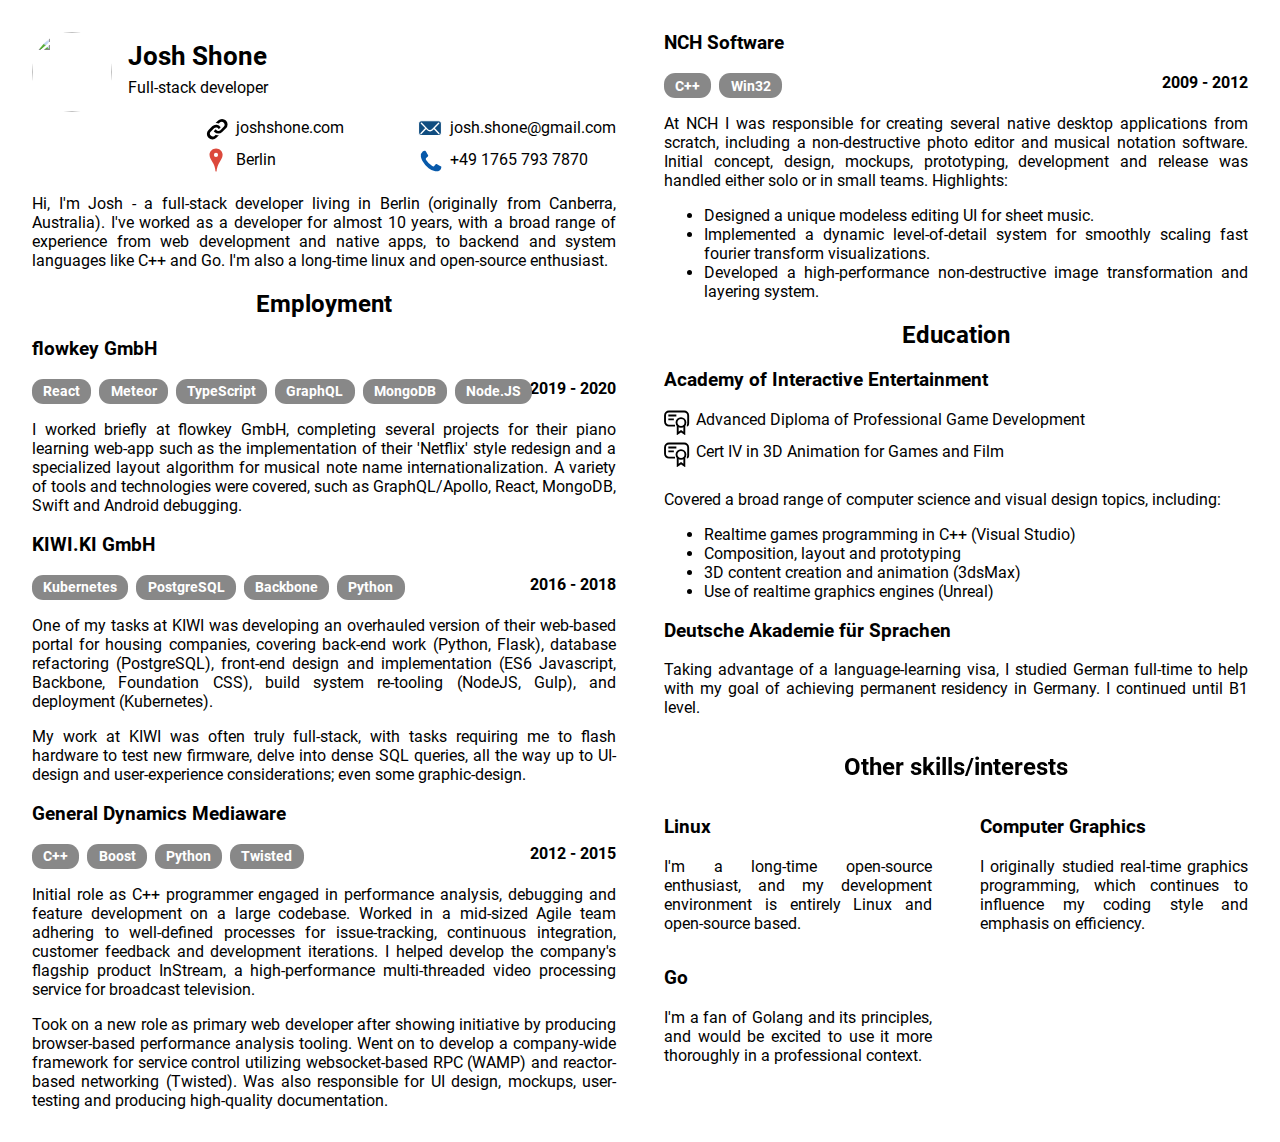
==== cv/index.html @ 4742187c "Rewrite CV in HTML" ====
<!DOCTYPE html>
<html lang="en">

  <head>
    <meta charset="utf-8">

    <title>Josh Shone - CV</title>

    <meta name="description" content="Software developer CV for Josh Shone.">

    <link rel="stylesheet" href="style.css">
  </head>

  <body>

    <header>
      <img id="profile-picture" src="../assets/profile_pic_384x384.jpg">
      <h1>
        Josh Shone
        <span>Full-stack developer</span>
      </h1>
      <dl>
        <div class="website">
          <dt>website</dt>
          <dd><a href="https://joshshone.com">joshshone.com</a></dd>
        </div>
        <div class="location">
          <dt>location</dt>
          <dd>Berlin</dd>
        </div>
        <div class="email">
          <dt>email</dt>
          <dd>josh.shone@gmail.com</dd>
        </div>
        <div class="phone-number">
          <dt>phone number</dt>
          <dd>+49 1765 793 7870</dd>
        </div>
      </dl>
    </header>

    <section>
      <p>
        Hi, I'm Josh - a full-stack developer living in Berlin (originally from Canberra, Australia). I've worked as a developer for almost 10 years, with a broad range of experience from web development and native apps, to backend and system languages like C++ and Go. I'm also a long-time linux and open-source enthusiast.
      </p>
    </section>

    <section>
      <h2>Employment</h2>

      <div>
        <h3>flowkey GmbH</h3>
        <div class="time-period">2019 - 2020</div>
        <ul class="topics">
          <li>React</li>
          <li>Meteor</li>
          <li>TypeScript</li>
          <li>GraphQL</li>
          <li>MongoDB</li>
          <li>Node.JS</li>
        </ul>
        <p>
          I worked briefly at flowkey GmbH, completing several projects for their piano learning web-app such as the implementation of their 'Netflix' style redesign and a specialized layout algorithm for musical note name internationalization. A variety of tools and technologies were covered, such as GraphQL/Apollo, React, MongoDB, Swift and Android debugging.
        </p>
      </div>

      <div>
        <h3>KIWI.KI GmbH</h3>
        <div class="time-period">2016 - 2018</div>
        <ul class="topics">
          <li>Kubernetes</li>
          <li>PostgreSQL</li>
          <li>Backbone</li>
          <li>Python</li>
        </ul>
        <p>
          One of my tasks at KIWI was developing an overhauled version of their web-based portal for housing companies, covering back-end work (Python, Flask), database refactoring (PostgreSQL), front-end design and implementation (ES6 Javascript, Backbone, Foundation CSS), build system re-tooling (NodeJS, Gulp), and deployment (Kubernetes).
        </p>
        <p>
          My work at KIWI was often truly full-stack, with tasks requiring me to flash hardware to test new firmware, delve into dense SQL queries, all the way up to UI-design and user-experience considerations; even some graphic-design.
        </p>
      </div>

      <div>
        <h3>General Dynamics Mediaware</h3>
        <div class="time-period">2012 - 2015</div>
        <ul class="topics">
          <li>C++</li>
          <li>Boost</li>
          <li>Python</li>
          <li>Twisted</li>
        </ul>
        <p>
          Initial role as C++ programmer engaged in performance analysis, debugging and feature development on a large codebase. Worked in a mid-sized Agile team adhering to well-defined processes for issue-tracking, continuous integration, customer feedback and development iterations. I helped develop the company's flagship product InStream, a high-performance multi-threaded video processing service for broadcast television.
        </p>
        <p>
          Took on a new role as primary web developer after showing initiative by producing browser-based performance analysis tooling. Went on to develop a company-wide framework for service control utilizing websocket-based RPC (WAMP) and reactor-based networking (Twisted). Was also responsible for UI design, mockups, user-testing and producing high-quality documentation.
        </p>
      </div>

      <div>
        <h3>NCH Software</h3>
        <div class="time-period">2009 - 2012</div>
        <ul class="topics">
          <li>C++</li>
          <li>Win32</li>
        </ul>
        <p>
          At NCH I was responsible for creating several native desktop applications from scratch, including a non-destructive photo editor and musical notation software. Initial concept, design, mockups, prototyping, development and release was handled either solo or in small teams. Highlights:
        </p>
        <ul>
          <li>Designed a unique modeless editing UI for sheet music.</li>
          <li>Implemented a dynamic level-of-detail system for smoothly scaling fast fourier transform visualizations.</li>
          <li>Developed a high-performance non-destructive image transformation and layering system.</li>
        </ul>
      </div>
    </section>

    <section>
      <h2>Education</h2>

      <div>
        <h3>Academy of Interactive Entertainment</h3>
        <ul class="certificate-list">
          <li>Advanced Diploma of Professional Game Development</li>
          <li>Cert IV in 3D Animation for Games and Film</li>
        </ul>
        <p>
          Covered a broad range of computer science and visual design topics, including:
        </p>
        <ul>
          <li>Realtime games programming in C++ (Visual Studio)</li>
          <li>Composition, layout and prototyping</li>
          <li>3D content creation and animation (3dsMax)</li>
          <li>Use of realtime graphics engines (Unreal)</li>
        </ul>
      </div>

      <div>
        <h3>Deutsche Akademie für Sprachen</h3>
        <p>
          Taking advantage of a language-learning visa, I studied German full-time to help with my goal of achieving permanent residency in Germany. I continued until B1 level.
        </p>
      </div>
    </section>

    <section id="other-interests">
      <h2>Other skills/interests</h2>

      <div>
        <h3>Linux</h3>
        <p>
          I'm a long-time open-source enthusiast, and my development environment is entirely Linux and open-source based.
        </p>
      </div>

      <div>
        <h3>Go</h3>
        <p>
          I'm a fan of Golang and its principles, and would be excited to use it more thoroughly in a professional context.
        </p>
      </div>

      <div>
        <h3>Computer Graphics</h3>
        <p>
          I originally studied real-time graphics programming, which continues to influence my coding style and emphasis on efficiency.
        </p>
      </div>
    </section>

  </body>

</html>
---- cv/style.css ----
@font-face { font-family: 'Roboto'; font-weight: 400; src: url('roboto-v20-latin-regular.woff2') format('woff2'); }
@font-face { font-family: 'Roboto'; font-weight: 700; src: url('roboto-v20-latin-700.woff2')     format('woff2'); }

html {
  font-family: 'Roboto', sans-serif;
  font-size: 16px;
}

body {
  margin: 2rem;
  columns: 2;
  column-gap: 3rem;
  text-align: justify;
}

header {
  display: flex;
  flex-wrap: wrap;
}
header > * {
  margin-right: 1rem;
}
header > :last-child {
  margin-right: 0;
}

#profile-picture {
  border-radius: 50%;
  width:  5rem;
  height: 5rem;
}

header h1 {
  display: flex;
  flex-direction: column;
  justify-content: center;
  font-size: 1.6rem;
  line-height: 2rem;
  margin-top:    0;
  margin-bottom: 0;
}
header h1 span {
  font-size: 1rem;
  font-weight: normal;
}

header dl {
  columns: 2;
  margin: 0;
  margin-left: auto;
}
header dl > div {
  line-height: 2rem;
  display: flex;
  align-items: center;
}
header dt {
  width:  1.5rem;
  height: 1.5rem;
  font-size: 0;
  background: no-repeat center / contain;
}
header dd {
  margin-left: 0.5rem;
}
header dd a {
  color: black;
  text-decoration: none;
}

header dl > .email dt {
  background-image: url('data:image/svg+xml,\
    <svg viewBox="0 0 8.5 8.5" xmlns="http://www.w3.org/2000/svg" stroke="white">\
      <rect x=".2" y="1.7" width="8.1" height="5.25" ry="1" fill="%23104d80" stroke-width=".37"/>\
      <g stroke-width=".5" stroke-linecap="round" fill="none">\
        <path d="m1.206 2.6 2.168 2.224c0.4838 0.5024 1.293 0.4931 1.786 0l2.159-2.233"/>\
        <path d="m1.076 6.2 1.582-1.675m4.727 1.675-1.572-1.675"/>\
      </g>\
    </svg>\
  ');
}

header dl > .website dt {
  background-image: url('data:image/svg+xml,\
    <svg viewBox="-2 -2 19 19" xmlns="http://www.w3.org/2000/svg">\
      <path d="M4.5 6.2a4.3 4.3 0 016.7.7L9.7 8.4A2.3 2.3 0 006 7.7l-2.9 2.9a2.3 2.3 0 003.2 3.2l1-.9c.7.3\
      1.6.5 2.5.4l-2 2A4.3 4.3 0 111.6 9zm4.7-4.6l-2 2c.9-.1 1.7 0 2.5.4l1-1a2.3 2.3 0 013.1 3.3L11 9.2a2.3\
      2.3 0 01-3.7-.7L5.7 10l.6.6a4.3 4.3 0 006.1 0l3-2.9a4.3 4.3 0 10-6.2-6.1z"/>\
    </svg>\
  ');
}

header dl > .phone-number dt {
  background-image: url('data:image/svg+xml,\
    <svg viewBox="-6 -6 70 70" xmlns="http://www.w3.org/2000/svg">\
      <path fill="%230759aa" d="M62.1 49.6c-.2 3.3-1.2 7-4.1 9-4.6 3-10.4 4.6-15.7 2.8A55.5 55.5 0 0125\
      52.9a64 64 0 01-18-20.7c-2-4-3.7-8.3-4.6-12.8A16 16 0 017.7 4.2C9.8 2.5 13.9.7 16 2.6c2 1.8 4.5 8.3\
      7.2 12.1 2.2 3-1.7 5.5-3.8 7-2.6 1.7-3.6 4.1-1.7 7a60.9 60.9 0 0017.8 17.9c3 2 5.4 1 7.1-1.7 1.5-2\
      4-6 7-3.8 3.8 2.7 8.3 4.4 12 7.2.5.3.5.8.5 1.3z"/>\
    </svg>\
  ');
}

header dl > .location dt {
  background-image: url('data:image/svg+xml,\
    <svg viewBox="0 0 64 64" xmlns="http://www.w3.org/2000/svg">\
      <path fill="%23dc493c" d="M32.17 1.33c-9.66 0-17.49 7.92-17.49 16.84 0 9.2 5.23 13.7 10.46 23.87 4.8\
      9.3 5.3 17.87 5.45 19.16.14 1.24.62 1.6 1.59 1.6.96 0 1.44-.36 1.58-1.6.15-1.3.66-9.85 5.45-19.16\
      5.23-10.16 10.46-14.66 10.46-23.87 0-8.92-7.83-16.84-17.5-16.84zM32 12.94a5.53 5.53 0 015.53 5.54A5.53\
      5.53 0 0132 24a5.53 5.53 0 01-5.53-5.53A5.53 5.53 0 0132 12.94z"/>\
    </svg>\
  ');
}

section > div {
  break-inside: avoid-column;
}

h2 {
  text-align: center;
}

.time-period {
  float: right;
  font-weight: bold;
}

.topics {
  list-style-type: none;
  padding-left: 0;
  display: flex;
}
.topics > li {
  background: #888;
  border-radius: 0.7rem;
  padding: 0.3rem 0.7rem;
  color: white;
  font-weight: bold;
  font-size: 0.85rem;
  margin-right: 0.5rem;
}

.certificate-list {
  list-style-type: none;
  padding-left: 0;
}
.certificate-list li {
  padding-left: 2rem;
  min-height: 2rem;
  background: no-repeat left top / 1.6rem url('data:image/svg+xml,\
    <svg viewBox="0 0 33 32" xmlns="http://www.w3.org/2000/svg">\
      <g stroke="black" stroke-width="2.4" fill="none">\
        <path d="M14 20H6.4a5 5 0 01-5.1-5.1v-8a5 5 0 015-5h19.3a5 5 0 015.1 5v10C30.7 19 30 20 29 20"/>\
        <path d="M27.2 16a5.6 5.6 0 01-5.6 5.6 5.6 5.6 0 01-5.7-5.6 5.6 5.6 0 015.7-5.6 5.6 5.6 0 015.6 5.6z"/>\
        <path d="M17.4 20v10.1l4.2-3 4.2 3V19.7M5.5 7h10.2M5.5 12h7"/>\
      </g>\
    </svg>\
  ');
}

#other-interests {
  columns: 2;
  column-gap: 3rem;
  position: relative;
  padding-top: 4rem;
}
#other-interests > div {
  display: inline-block;
}
#other-interests h2 {
  position: absolute;
  top: 0;
  left: 0;
  right: 0;
  -webkit-backface-visibility: hidden; 
}
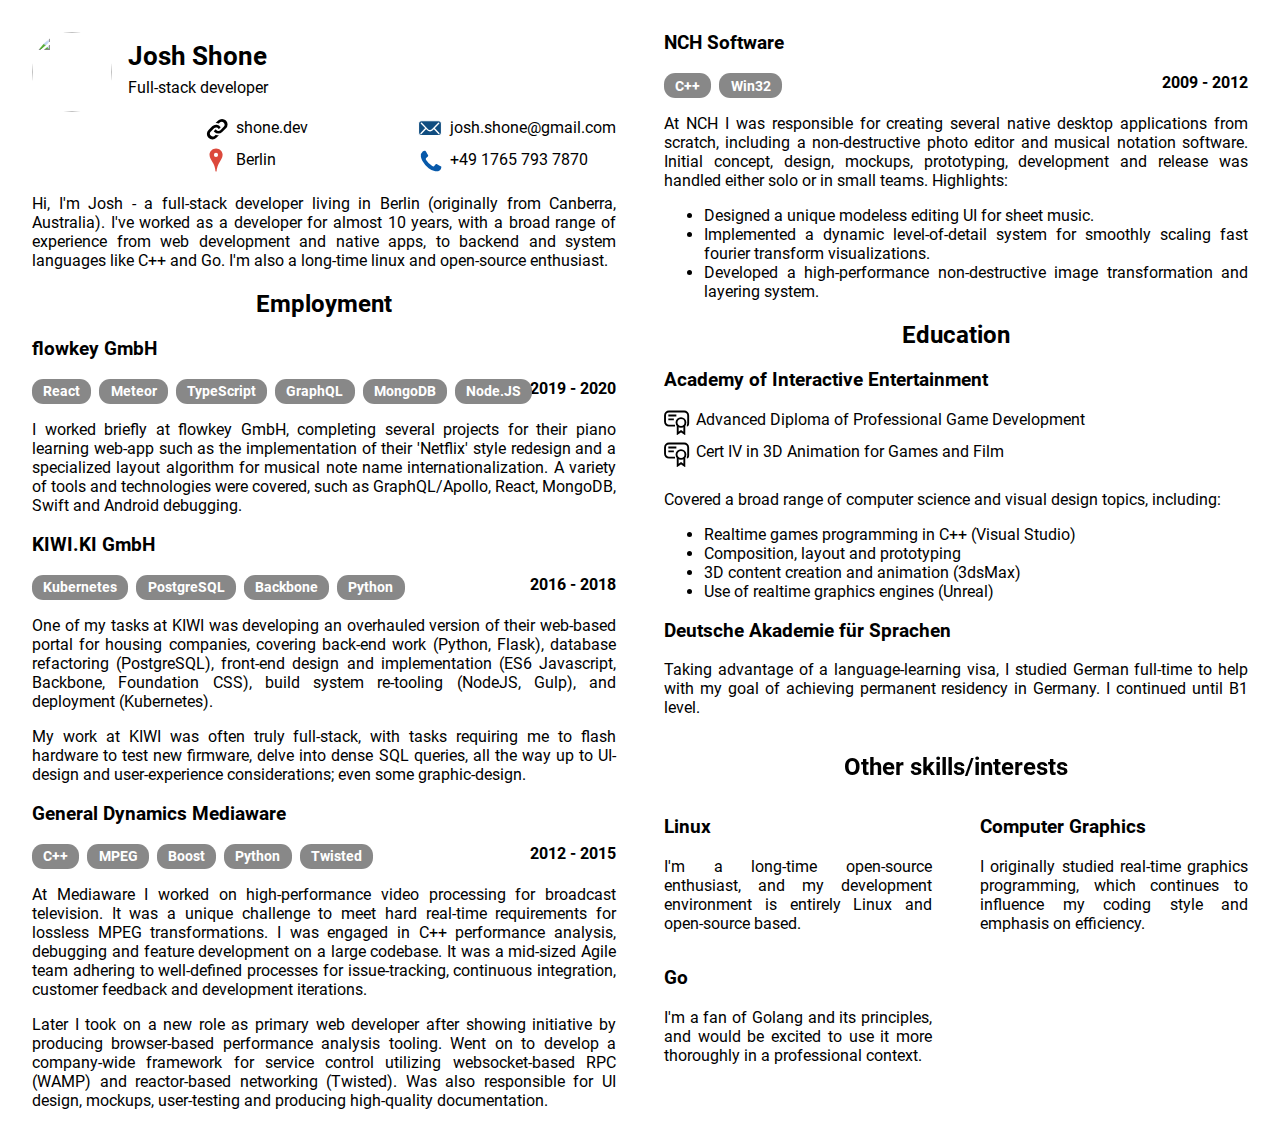
==== commit 258b0d36: "Update website link in CV to shone.dev" ====
--- a/cv/index.html
+++ b/cv/index.html
@@ -22,7 +22,7 @@
       <dl>
         <div class="website">
           <dt>website</dt>
-          <dd><a href="https://joshshone.com">joshshone.com</a></dd>
+          <dd><a href="https://shone.dev">shone.dev</a></dd>
         </div>
         <div class="location">
           <dt>location</dt>
@@ -86,15 +86,16 @@
         <div class="time-period">2012 - 2015</div>
         <ul class="topics">
           <li>C++</li>
+          <li>MPEG</li>
           <li>Boost</li>
           <li>Python</li>
           <li>Twisted</li>
         </ul>
         <p>
-          Initial role as C++ programmer engaged in performance analysis, debugging and feature development on a large codebase. Worked in a mid-sized Agile team adhering to well-defined processes for issue-tracking, continuous integration, customer feedback and development iterations. I helped develop the company's flagship product InStream, a high-performance multi-threaded video processing service for broadcast television.
+          At Mediaware I worked on high-performance video processing for broadcast television. It was a unique challenge to meet hard real-time requirements for lossless MPEG transformations. I was engaged in C++  performance analysis, debugging and feature development on a large codebase. It was a mid-sized Agile team adhering to well-defined processes for issue-tracking, continuous integration, customer feedback and development iterations.
         </p>
         <p>
-          Took on a new role as primary web developer after showing initiative by producing browser-based performance analysis tooling. Went on to develop a company-wide framework for service control utilizing websocket-based RPC (WAMP) and reactor-based networking (Twisted). Was also responsible for UI design, mockups, user-testing and producing high-quality documentation.
+          Later I took on a new role as primary web developer after showing initiative by producing browser-based performance analysis tooling. Went on to develop a company-wide framework for service control utilizing websocket-based RPC (WAMP) and reactor-based networking (Twisted). Was also responsible for UI design, mockups, user-testing and producing high-quality documentation.
         </p>
       </div>
 
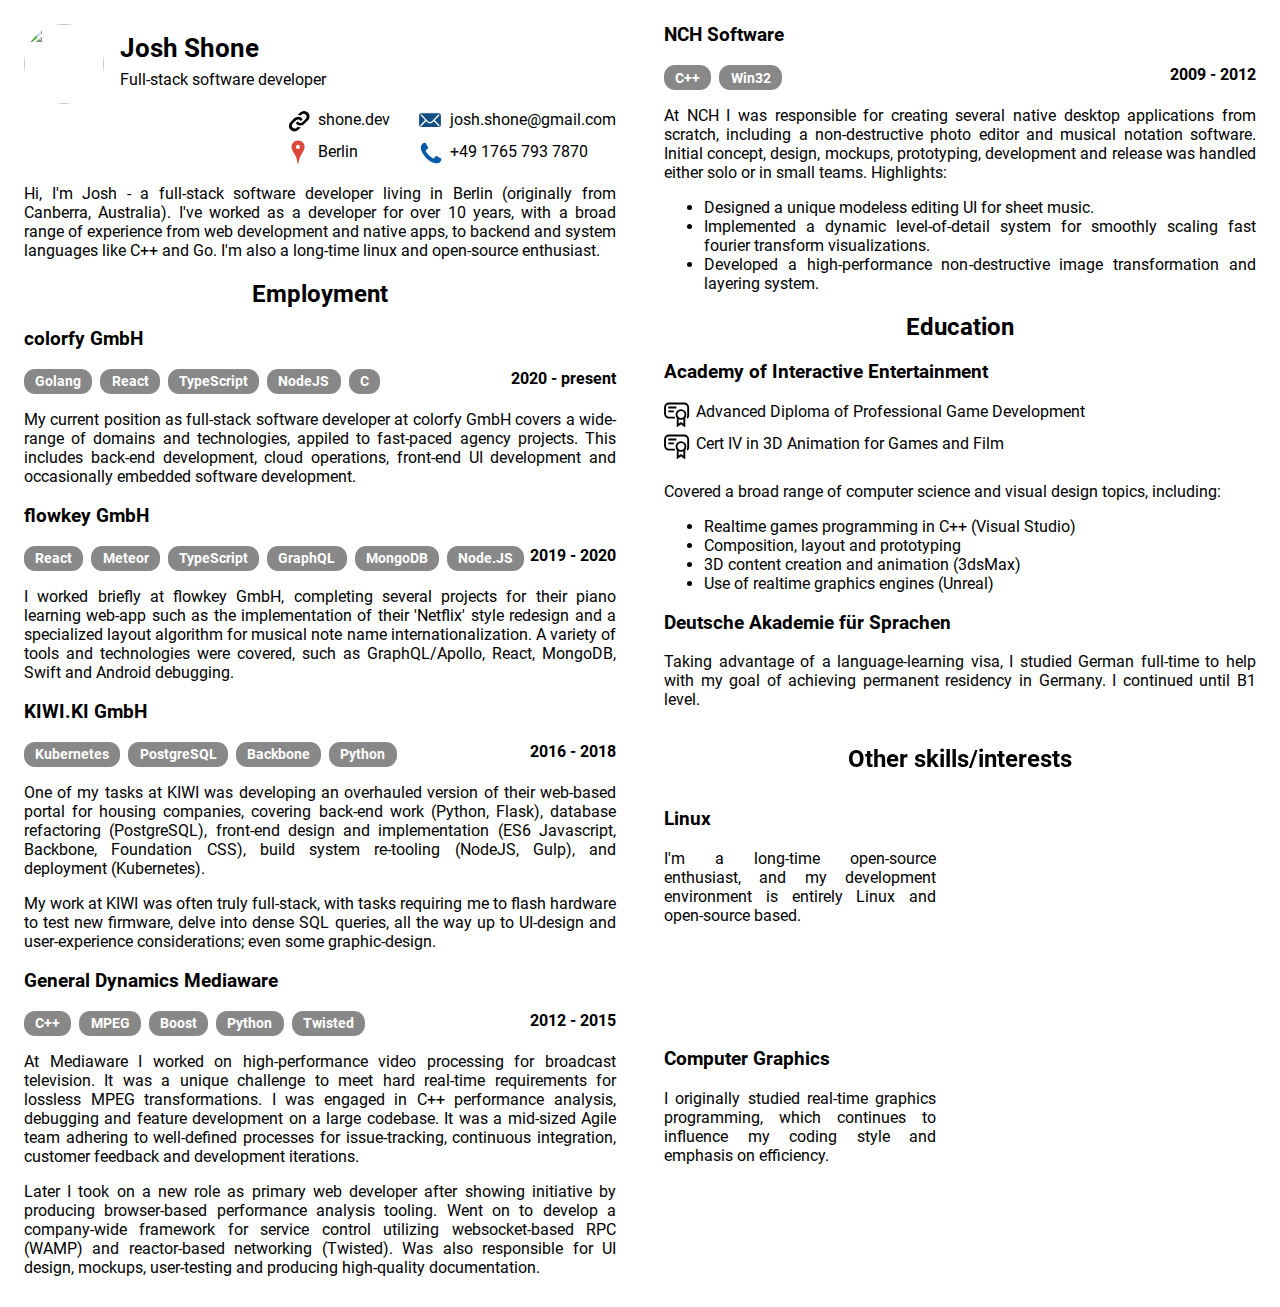
==== commit 5d8930d2: "Add colorfy to History and CV, plus some minor related changes" ====
--- a/cv/index.html
+++ b/cv/index.html
@@ -17,20 +17,20 @@
       <img id="profile-picture" src="../assets/profile_pic_384x384.jpg">
       <h1>
         Josh Shone
-        <span>Full-stack developer</span>
+        <span>Full-stack software developer</span>
       </h1>
       <dl>
         <div class="website">
           <dt>website</dt>
           <dd><a href="https://shone.dev">shone.dev</a></dd>
         </div>
+        <div class="email">
+          <dt>email</dt>
+          <dd>josh.shone@gmail.com</dd>
+        </div>
         <div class="location">
           <dt>location</dt>
           <dd>Berlin</dd>
-        </div>
-        <div class="email">
-          <dt>email</dt>
-          <dd>josh.shone@gmail.com</dd>
         </div>
         <div class="phone-number">
           <dt>phone number</dt>
@@ -41,12 +41,27 @@
 
     <section>
       <p>
-        Hi, I'm Josh - a full-stack developer living in Berlin (originally from Canberra, Australia). I've worked as a developer for almost 10 years, with a broad range of experience from web development and native apps, to backend and system languages like C++ and Go. I'm also a long-time linux and open-source enthusiast.
+        Hi, I'm Josh - a full-stack software developer living in Berlin (originally from Canberra, Australia). I've worked as a developer for over 10 years, with a broad range of experience from web development and native apps, to backend and system languages like C++ and Go. I'm also a long-time linux and open-source enthusiast.
       </p>
     </section>
 
     <section>
       <h2>Employment</h2>
+
+      <div>
+        <h3>colorfy GmbH</h3>
+        <div class="time-period">2020 - present</div>
+        <ul class="topics">
+          <li>Golang</li>
+          <li>React</li>
+          <li>TypeScript</li>
+          <li>NodeJS</li>
+          <li>C</li>
+        </ul>
+        <p>
+          My current position as full-stack software developer at colorfy GmbH covers a wide-range of domains and technologies, appiled to fast-paced agency projects. This includes back-end development, cloud operations, front-end UI development and occasionally embedded software development.
+        </p>
+      </div>
 
       <div>
         <h3>flowkey GmbH</h3>
@@ -156,13 +171,6 @@
       </div>
 
       <div>
-        <h3>Go</h3>
-        <p>
-          I'm a fan of Golang and its principles, and would be excited to use it more thoroughly in a professional context.
-        </p>
-      </div>
-
-      <div>
         <h3>Computer Graphics</h3>
         <p>
           I originally studied real-time graphics programming, which continues to influence my coding style and emphasis on efficiency.
--- a/cv/style.css
+++ b/cv/style.css
@@ -7,7 +7,7 @@
 }
 
 body {
-  margin: 2rem;
+  margin: 1.5rem;
   columns: 2;
   column-gap: 3rem;
   text-align: justify;
@@ -45,9 +45,10 @@
 }
 
 header dl {
-  columns: 2;
   margin: 0;
   margin-left: auto;
+  display: grid;
+  grid-template-columns: 2fr 3fr;
 }
 header dl > div {
   line-height: 2rem;
@@ -166,6 +167,7 @@
 }
 #other-interests > div {
   display: inline-block;
+  min-height: 15rem;
 }
 #other-interests h2 {
   position: absolute;
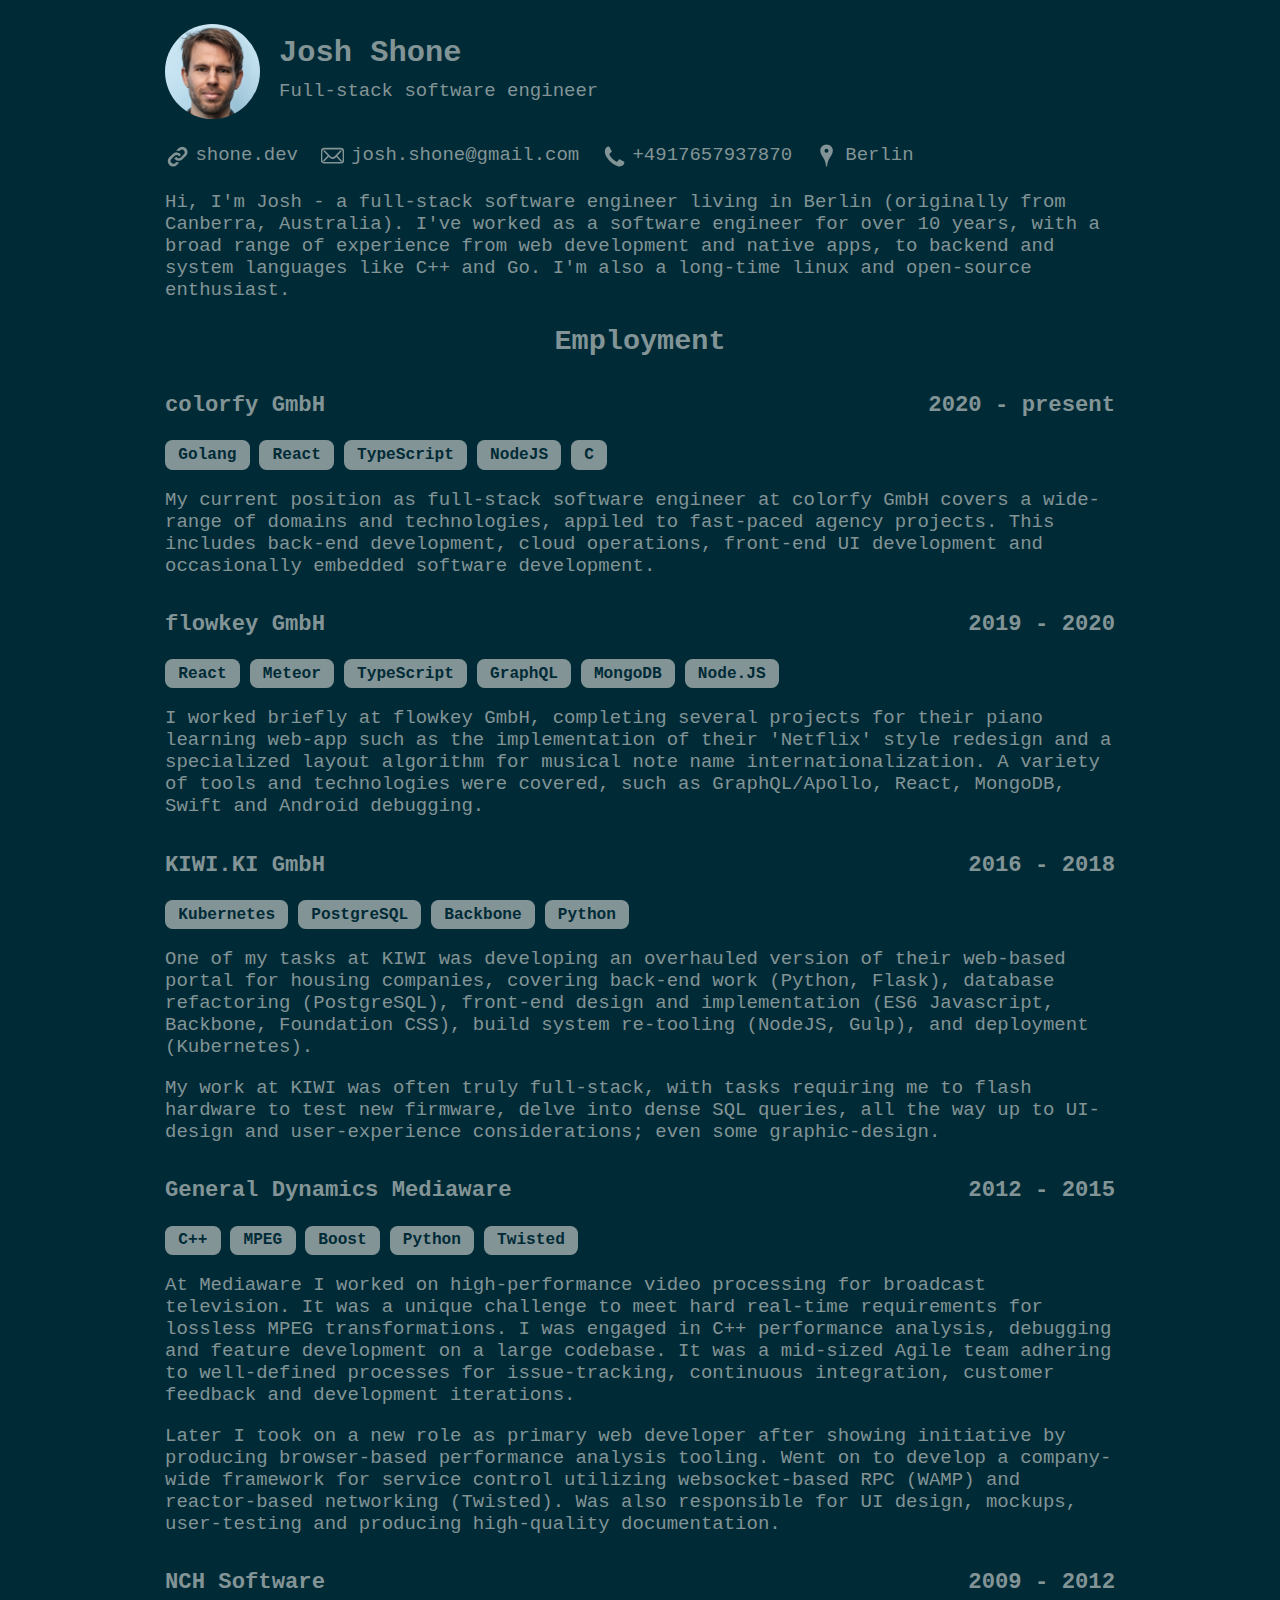
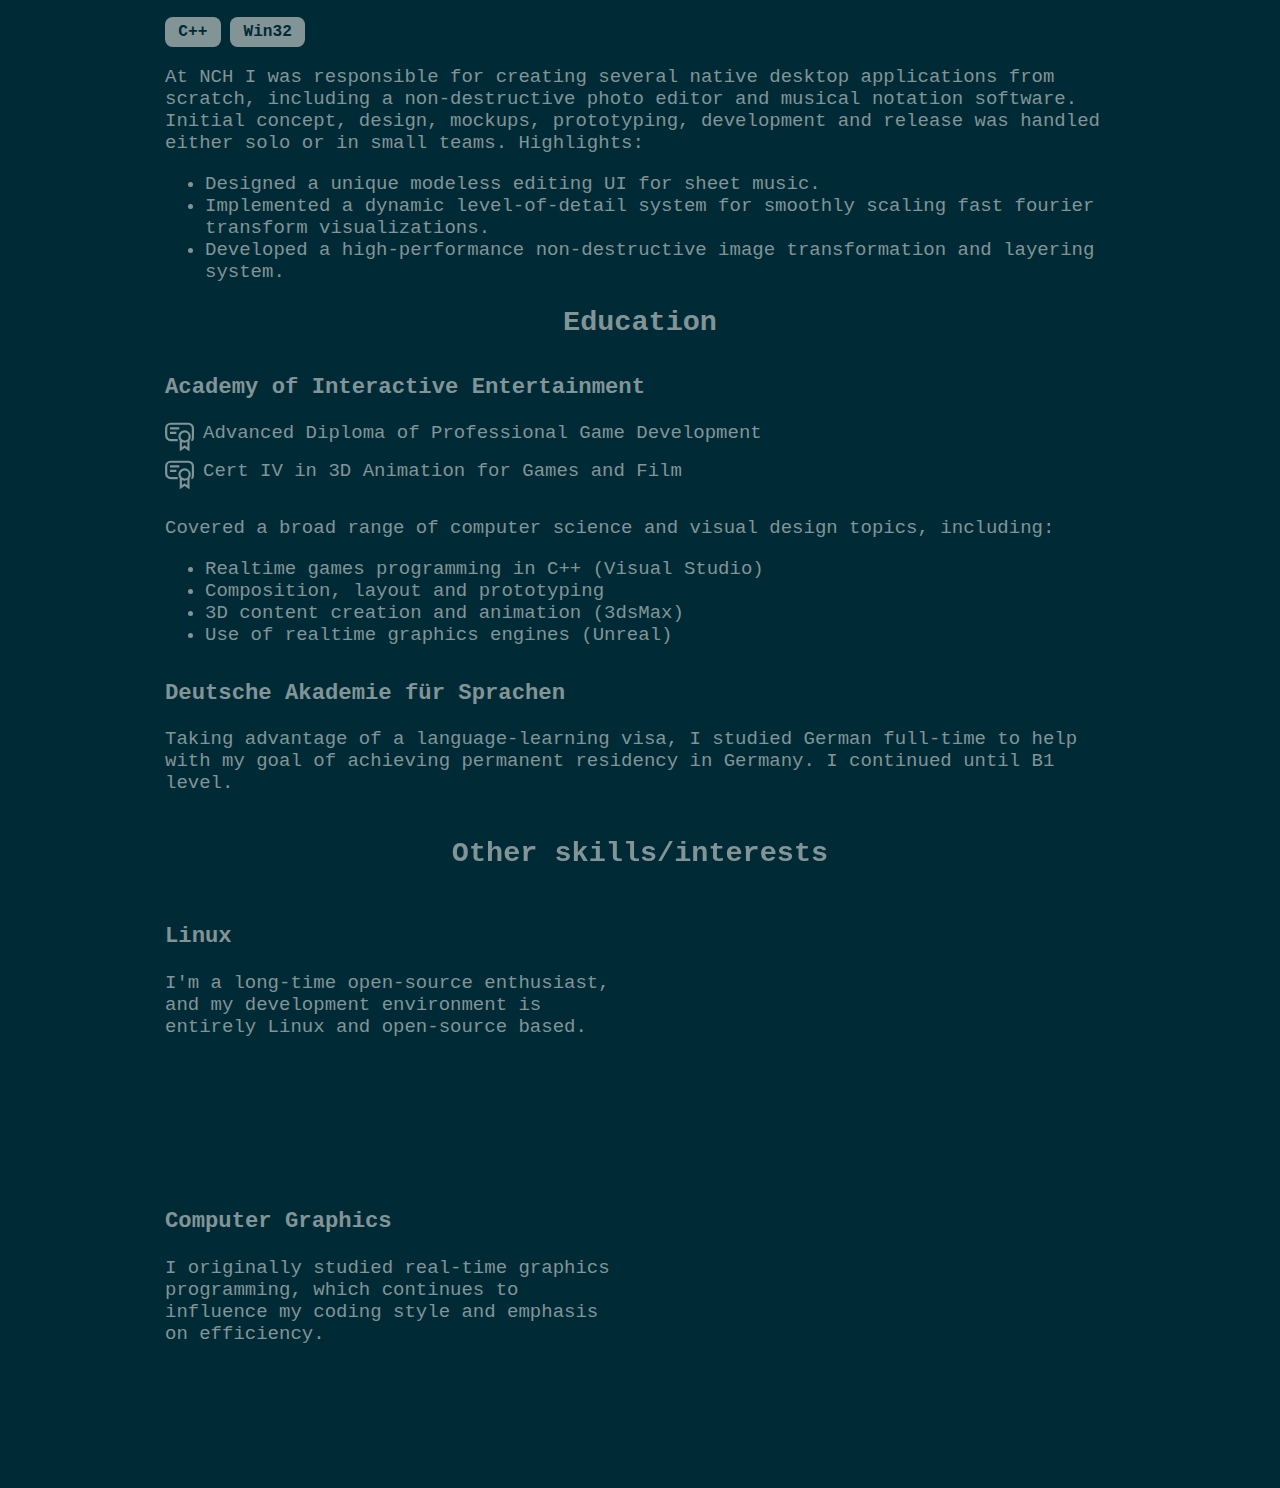
==== commit d462160a: "Redesign website: "terminal prompt" style with keyboard navigation, highly simplified" ====
--- a/cv/index.html
+++ b/cv/index.html
@@ -1,183 +1,167 @@
 <!DOCTYPE html>
 <html lang="en">
 
-  <head>
-    <meta charset="utf-8">
+	<head>
+		<meta charset="utf-8">
 
-    <title>Josh Shone - CV</title>
+		<title>Josh Shone - CV</title>
 
-    <meta name="description" content="Software developer CV for Josh Shone.">
+		<meta name="description" content="Software engineer CV for Josh Shone.">
 
-    <link rel="stylesheet" href="style.css">
-  </head>
+		<link rel="stylesheet" href="style.css">
+	</head>
 
-  <body>
+	<body>
 
-    <header>
-      <img id="profile-picture" src="../assets/profile_pic_384x384.jpg">
-      <h1>
-        Josh Shone
-        <span>Full-stack software developer</span>
-      </h1>
-      <dl>
-        <div class="website">
-          <dt>website</dt>
-          <dd><a href="https://shone.dev">shone.dev</a></dd>
-        </div>
-        <div class="email">
-          <dt>email</dt>
-          <dd>josh.shone@gmail.com</dd>
-        </div>
-        <div class="location">
-          <dt>location</dt>
-          <dd>Berlin</dd>
-        </div>
-        <div class="phone-number">
-          <dt>phone number</dt>
-          <dd>+49 1765 793 7870</dd>
-        </div>
-      </dl>
-    </header>
+		<header>
+			<img id="profile-picture" src="/profile-photo.jpg">
+			<h1>
+				Josh Shone
+				<span>Full-stack software engineer</span>
+			</h1>
+		</header>
 
-    <section>
-      <p>
-        Hi, I'm Josh - a full-stack software developer living in Berlin (originally from Canberra, Australia). I've worked as a developer for over 10 years, with a broad range of experience from web development and native apps, to backend and system languages like C++ and Go. I'm also a long-time linux and open-source enthusiast.
-      </p>
-    </section>
+		<section class="contact-info">
+			<a href="https://shone.dev">shone.dev</a>
+			<a href="mailto:josh.shone@gmail.com">josh.shone@gmail.com</a>
+			<a href="tel:+4917657937870">+4917657937870</a>
+			<span class="location">Berlin</span>
+		</section>
 
-    <section>
-      <h2>Employment</h2>
+		<section>
+			<p>
+				Hi, I'm Josh - a full-stack software engineer living in Berlin (originally from Canberra, Australia). I've worked as a software engineer for over 10 years, with a broad range of experience from web development and native apps, to backend and system languages like C++ and Go. I'm also a long-time linux and open-source enthusiast.
+			</p>
+		</section>
 
-      <div>
-        <h3>colorfy GmbH</h3>
-        <div class="time-period">2020 - present</div>
-        <ul class="topics">
-          <li>Golang</li>
-          <li>React</li>
-          <li>TypeScript</li>
-          <li>NodeJS</li>
-          <li>C</li>
-        </ul>
-        <p>
-          My current position as full-stack software developer at colorfy GmbH covers a wide-range of domains and technologies, appiled to fast-paced agency projects. This includes back-end development, cloud operations, front-end UI development and occasionally embedded software development.
-        </p>
-      </div>
+		<section>
+			<h2>Employment</h2>
 
-      <div>
-        <h3>flowkey GmbH</h3>
-        <div class="time-period">2019 - 2020</div>
-        <ul class="topics">
-          <li>React</li>
-          <li>Meteor</li>
-          <li>TypeScript</li>
-          <li>GraphQL</li>
-          <li>MongoDB</li>
-          <li>Node.JS</li>
-        </ul>
-        <p>
-          I worked briefly at flowkey GmbH, completing several projects for their piano learning web-app such as the implementation of their 'Netflix' style redesign and a specialized layout algorithm for musical note name internationalization. A variety of tools and technologies were covered, such as GraphQL/Apollo, React, MongoDB, Swift and Android debugging.
-        </p>
-      </div>
+			<div>
+				<h3>colorfy GmbH <span class="time-period">2020 - present</span></h3>
+				<ul class="topics">
+					<li>Golang</li>
+					<li>React</li>
+					<li>TypeScript</li>
+					<li>NodeJS</li>
+					<li>C</li>
+				</ul>
+				<p>
+					My current position as full-stack software engineer at colorfy GmbH covers a wide-range of domains and technologies, appiled to fast-paced agency projects. This includes back-end development, cloud operations, front-end UI development and occasionally embedded software development.
+				</p>
+			</div>
 
-      <div>
-        <h3>KIWI.KI GmbH</h3>
-        <div class="time-period">2016 - 2018</div>
-        <ul class="topics">
-          <li>Kubernetes</li>
-          <li>PostgreSQL</li>
-          <li>Backbone</li>
-          <li>Python</li>
-        </ul>
-        <p>
-          One of my tasks at KIWI was developing an overhauled version of their web-based portal for housing companies, covering back-end work (Python, Flask), database refactoring (PostgreSQL), front-end design and implementation (ES6 Javascript, Backbone, Foundation CSS), build system re-tooling (NodeJS, Gulp), and deployment (Kubernetes).
-        </p>
-        <p>
-          My work at KIWI was often truly full-stack, with tasks requiring me to flash hardware to test new firmware, delve into dense SQL queries, all the way up to UI-design and user-experience considerations; even some graphic-design.
-        </p>
-      </div>
+			<div>
+				<h3>flowkey GmbH <span class="time-period">2019 - 2020</span></h3>
+				<ul class="topics">
+					<li>React</li>
+					<li>Meteor</li>
+					<li>TypeScript</li>
+					<li>GraphQL</li>
+					<li>MongoDB</li>
+					<li>Node.JS</li>
+				</ul>
+				<p>
+					I worked briefly at flowkey GmbH, completing several projects for their piano learning web-app such as the implementation of their 'Netflix' style redesign and a specialized layout algorithm for musical note name internationalization. A variety of tools and technologies were covered, such as GraphQL/Apollo, React, MongoDB, Swift and Android debugging.
+				</p>
+			</div>
 
-      <div>
-        <h3>General Dynamics Mediaware</h3>
-        <div class="time-period">2012 - 2015</div>
-        <ul class="topics">
-          <li>C++</li>
-          <li>MPEG</li>
-          <li>Boost</li>
-          <li>Python</li>
-          <li>Twisted</li>
-        </ul>
-        <p>
-          At Mediaware I worked on high-performance video processing for broadcast television. It was a unique challenge to meet hard real-time requirements for lossless MPEG transformations. I was engaged in C++  performance analysis, debugging and feature development on a large codebase. It was a mid-sized Agile team adhering to well-defined processes for issue-tracking, continuous integration, customer feedback and development iterations.
-        </p>
-        <p>
-          Later I took on a new role as primary web developer after showing initiative by producing browser-based performance analysis tooling. Went on to develop a company-wide framework for service control utilizing websocket-based RPC (WAMP) and reactor-based networking (Twisted). Was also responsible for UI design, mockups, user-testing and producing high-quality documentation.
-        </p>
-      </div>
+			<div>
+				<h3>KIWI.KI GmbH <span class="time-period">2016 - 2018</span></h3>
+				<ul class="topics">
+					<li>Kubernetes</li>
+					<li>PostgreSQL</li>
+					<li>Backbone</li>
+					<li>Python</li>
+				</ul>
+				<p>
+					One of my tasks at KIWI was developing an overhauled version of their web-based portal for housing companies, covering back-end work (Python, Flask), database refactoring (PostgreSQL), front-end design and implementation (ES6 Javascript, Backbone, Foundation CSS), build system re-tooling (NodeJS, Gulp), and deployment (Kubernetes).
+				</p>
+				<p>
+					My work at KIWI was often truly full-stack, with tasks requiring me to flash hardware to test new firmware, delve into dense SQL queries, all the way up to UI-design and user-experience considerations; even some graphic-design.
+				</p>
+			</div>
 
-      <div>
-        <h3>NCH Software</h3>
-        <div class="time-period">2009 - 2012</div>
-        <ul class="topics">
-          <li>C++</li>
-          <li>Win32</li>
-        </ul>
-        <p>
-          At NCH I was responsible for creating several native desktop applications from scratch, including a non-destructive photo editor and musical notation software. Initial concept, design, mockups, prototyping, development and release was handled either solo or in small teams. Highlights:
-        </p>
-        <ul>
-          <li>Designed a unique modeless editing UI for sheet music.</li>
-          <li>Implemented a dynamic level-of-detail system for smoothly scaling fast fourier transform visualizations.</li>
-          <li>Developed a high-performance non-destructive image transformation and layering system.</li>
-        </ul>
-      </div>
-    </section>
+			<div>
+				<h3>General Dynamics Mediaware <span class="time-period">2012 - 2015</span></h3>
+				<ul class="topics">
+					<li>C++</li>
+					<li>MPEG</li>
+					<li>Boost</li>
+					<li>Python</li>
+					<li>Twisted</li>
+				</ul>
+				<p>
+					At Mediaware I worked on high-performance video processing for broadcast television. It was a unique challenge to meet hard real-time requirements for lossless MPEG transformations. I was engaged in C++  performance analysis, debugging and feature development on a large codebase. It was a mid-sized Agile team adhering to well-defined processes for issue-tracking, continuous integration, customer feedback and development iterations.
+				</p>
+				<p>
+					Later I took on a new role as primary web developer after showing initiative by producing browser-based performance analysis tooling. Went on to develop a company-wide framework for service control utilizing websocket-based RPC (WAMP) and reactor-based networking (Twisted). Was also responsible for UI design, mockups, user-testing and producing high-quality documentation.
+				</p>
+			</div>
 
-    <section>
-      <h2>Education</h2>
+			<div>
+				<h3>NCH Software <span class="time-period">2009 - 2012</span></h3>
+				<ul class="topics">
+					<li>C++</li>
+					<li>Win32</li>
+				</ul>
+				<p>
+					At NCH I was responsible for creating several native desktop applications from scratch, including a non-destructive photo editor and musical notation software. Initial concept, design, mockups, prototyping, development and release was handled either solo or in small teams. Highlights:
+				</p>
+				<ul>
+					<li>Designed a unique modeless editing UI for sheet music.</li>
+					<li>Implemented a dynamic level-of-detail system for smoothly scaling fast fourier transform visualizations.</li>
+					<li>Developed a high-performance non-destructive image transformation and layering system.</li>
+				</ul>
+			</div>
+		</section>
 
-      <div>
-        <h3>Academy of Interactive Entertainment</h3>
-        <ul class="certificate-list">
-          <li>Advanced Diploma of Professional Game Development</li>
-          <li>Cert IV in 3D Animation for Games and Film</li>
-        </ul>
-        <p>
-          Covered a broad range of computer science and visual design topics, including:
-        </p>
-        <ul>
-          <li>Realtime games programming in C++ (Visual Studio)</li>
-          <li>Composition, layout and prototyping</li>
-          <li>3D content creation and animation (3dsMax)</li>
-          <li>Use of realtime graphics engines (Unreal)</li>
-        </ul>
-      </div>
+		<section>
+			<h2>Education</h2>
 
-      <div>
-        <h3>Deutsche Akademie für Sprachen</h3>
-        <p>
-          Taking advantage of a language-learning visa, I studied German full-time to help with my goal of achieving permanent residency in Germany. I continued until B1 level.
-        </p>
-      </div>
-    </section>
+			<div>
+				<h3>Academy of Interactive Entertainment</h3>
+				<ul class="certificate-list">
+					<li>Advanced Diploma of Professional Game Development</li>
+					<li>Cert IV in 3D Animation for Games and Film</li>
+				</ul>
+				<p>
+					Covered a broad range of computer science and visual design topics, including:
+				</p>
+				<ul>
+					<li>Realtime games programming in C++ (Visual Studio)</li>
+					<li>Composition, layout and prototyping</li>
+					<li>3D content creation and animation (3dsMax)</li>
+					<li>Use of realtime graphics engines (Unreal)</li>
+				</ul>
+			</div>
 
-    <section id="other-interests">
-      <h2>Other skills/interests</h2>
+			<div>
+				<h3>Deutsche Akademie für Sprachen</h3>
+				<p>
+					Taking advantage of a language-learning visa, I studied German full-time to help with my goal of achieving permanent residency in Germany. I continued until B1 level.
+				</p>
+			</div>
+		</section>
 
-      <div>
-        <h3>Linux</h3>
-        <p>
-          I'm a long-time open-source enthusiast, and my development environment is entirely Linux and open-source based.
-        </p>
-      </div>
+		<section id="other-interests">
+			<h2>Other skills/interests</h2>
 
-      <div>
-        <h3>Computer Graphics</h3>
-        <p>
-          I originally studied real-time graphics programming, which continues to influence my coding style and emphasis on efficiency.
-        </p>
-      </div>
-    </section>
+			<div>
+				<h3>Linux</h3>
+				<p>
+					I'm a long-time open-source enthusiast, and my development environment is entirely Linux and open-source based.
+				</p>
+			</div>
 
-  </body>
+			<div>
+				<h3>Computer Graphics</h3>
+				<p>
+					I originally studied real-time graphics programming, which continues to influence my coding style and emphasis on efficiency.
+				</p>
+			</div>
+		</section>
+
+	</body>
 
 </html>
--- a/cv/style.css
+++ b/cv/style.css
@@ -1,178 +1,199 @@
-@font-face { font-family: 'Roboto'; font-weight: 400; src: url('roboto-v20-latin-regular.woff2') format('woff2'); }
-@font-face { font-family: 'Roboto'; font-weight: 700; src: url('roboto-v20-latin-700.woff2')     format('woff2'); }
+html {
+	/* Solarized theme */
+	--base03:  #002b36;
+	--base02:  #073642;
+	--base01:  #586e75;
+	--base00:  #657b83;
+	--base0:   #839496;
+	--base1:   #93a1a1;
+	--base2:   #eee8d5;
+	--base3:   #fdf6e3;
+	--yellow:  #b58900;
+	--orange:  #cb4b16;
+	--red:     #dc322f;
+	--magenta: #d33682;
+	--violet:  #6c71c4;
+	--blue:    #268bd2;
+	--cyan:    #2aa198;
+	--green:   #859900;
 
-html {
-  font-family: 'Roboto', sans-serif;
-  font-size: 16px;
+	background: var(--base03);
+	padding: 24px;
+
+	color: var(--base0);
+	font-family: monospace;
+	font-size: 19px;
+}
+
+@media (pointer: coarse) {
+	html {
+		font-size: 30px;
+	}
+}
+h1 {
+	font-weight: bold;
+	font-size: 1rem;
+	margin: 0;
+	margin-bottom: 1rem;
 }
 
 body {
-  margin: 1.5rem;
-  columns: 2;
-  column-gap: 3rem;
-  text-align: justify;
+	margin: auto;
+	max-width: 50rem;
 }
 
 header {
-  display: flex;
-  flex-wrap: wrap;
+	display: flex;
+	margin-bottom: 1rem;
 }
-header > * {
-  margin-right: 1rem;
+
+a {
+	color: unset;
+	text-decoration: unset;
+	display: inline-block;
 }
-header > :last-child {
-  margin-right: 0;
+a:focus {
+	background: var(--base0);
+	color: var(--base03);
+	outline: none;
 }
 
 #profile-picture {
-  border-radius: 50%;
-  width:  5rem;
-  height: 5rem;
+	border-radius: 50%;
+	width:  5rem;
+	height: 5rem;
+	margin-right: 1rem;
 }
 
 header h1 {
-  display: flex;
-  flex-direction: column;
-  justify-content: center;
-  font-size: 1.6rem;
-  line-height: 2rem;
-  margin-top:    0;
-  margin-bottom: 0;
+	display: flex;
+	flex-direction: column;
+	justify-content: center;
+	font-size: 1.6rem;
+	line-height: 2rem;
+	margin-top:    0;
+	margin-bottom: 0;
 }
 header h1 span {
-  font-size: 1rem;
-  font-weight: normal;
+	font-size: 1rem;
+	font-weight: normal;
 }
 
-header dl {
-  margin: 0;
-  margin-left: auto;
-  display: grid;
-  grid-template-columns: 2fr 3fr;
+.contact-info {
+	display: flex;
+	flex-wrap: wrap;
 }
-header dl > div {
-  line-height: 2rem;
-  display: flex;
-  align-items: center;
-}
-header dt {
-  width:  1.5rem;
-  height: 1.5rem;
-  font-size: 0;
-  background: no-repeat center / contain;
-}
-header dd {
-  margin-left: 0.5rem;
-}
-header dd a {
-  color: black;
-  text-decoration: none;
+.contact-info > * {
+	background: left / 1.2rem no-repeat;
+	padding-left: 1.6rem;
+	margin-right: 1.2rem;
+	line-height: 1.8rem;
 }
 
-header dl > .email dt {
-  background-image: url('data:image/svg+xml,\
-    <svg viewBox="0 0 8.5 8.5" xmlns="http://www.w3.org/2000/svg" stroke="white">\
-      <rect x=".2" y="1.7" width="8.1" height="5.25" ry="1" fill="%23104d80" stroke-width=".37"/>\
-      <g stroke-width=".5" stroke-linecap="round" fill="none">\
-        <path d="m1.206 2.6 2.168 2.224c0.4838 0.5024 1.293 0.4931 1.786 0l2.159-2.233"/>\
-        <path d="m1.076 6.2 1.582-1.675m4.727 1.675-1.572-1.675"/>\
-      </g>\
-    </svg>\
-  ');
+.contact-info a[href='mailto:josh.shone@gmail.com'] {
+	background-image: url('data:image/svg+xml,\
+		<svg viewBox="0 0 8.5 8.5" xmlns="http://www.w3.org/2000/svg" stroke="%23839496">\
+			<rect x=".2" y="1.7" width="8.1" height="5.25" ry="1" fill="none" stroke-width=".6"/>\
+			<g stroke-width=".6" stroke-linecap="round" fill="none">\
+				<path d="m1.206 2.6 2.168 2.224c0.4838 0.5024 1.293 0.4931 1.786 0l2.159-2.233"/>\
+				<path d="m1.076 6.2 1.582-1.675m4.727 1.675-1.572-1.675"/>\
+			</g>\
+		</svg>\
+	');
 }
 
-header dl > .website dt {
-  background-image: url('data:image/svg+xml,\
-    <svg viewBox="-2 -2 19 19" xmlns="http://www.w3.org/2000/svg">\
-      <path d="M4.5 6.2a4.3 4.3 0 016.7.7L9.7 8.4A2.3 2.3 0 006 7.7l-2.9 2.9a2.3 2.3 0 003.2 3.2l1-.9c.7.3\
-      1.6.5 2.5.4l-2 2A4.3 4.3 0 111.6 9zm4.7-4.6l-2 2c.9-.1 1.7 0 2.5.4l1-1a2.3 2.3 0 013.1 3.3L11 9.2a2.3\
-      2.3 0 01-3.7-.7L5.7 10l.6.6a4.3 4.3 0 006.1 0l3-2.9a4.3 4.3 0 10-6.2-6.1z"/>\
-    </svg>\
-  ');
+.contact-info a[href='https://shone.dev'] {
+	background-image: url('data:image/svg+xml,\
+		<svg viewBox="-2 -2 19 19" xmlns="http://www.w3.org/2000/svg">\
+			<path fill="%23839496" d="M4.5 6.2a4.3 4.3 0 016.7.7L9.7 8.4A2.3 2.3 0 006 7.7l-2.9 2.9a2.3 2.3 0 003.2 3.2l1-.9c.7.3 1.6.5 2.5.4l-2 2A4.3 4.3 0 111.6 9zm4.7-4.6l-2 2c.9-.1 1.7 0 2.5.4l1-1a2.3 2.3 0 013.1 3.3L11 9.2a2.3 2.3 0 01-3.7-.7L5.7 10l.6.6a4.3 4.3 0 006.1 0l3-2.9a4.3 4.3 0 10-6.2-6.1z"/>\
+		</svg>\
+	');
 }
 
-header dl > .phone-number dt {
-  background-image: url('data:image/svg+xml,\
-    <svg viewBox="-6 -6 70 70" xmlns="http://www.w3.org/2000/svg">\
-      <path fill="%230759aa" d="M62.1 49.6c-.2 3.3-1.2 7-4.1 9-4.6 3-10.4 4.6-15.7 2.8A55.5 55.5 0 0125\
-      52.9a64 64 0 01-18-20.7c-2-4-3.7-8.3-4.6-12.8A16 16 0 017.7 4.2C9.8 2.5 13.9.7 16 2.6c2 1.8 4.5 8.3\
-      7.2 12.1 2.2 3-1.7 5.5-3.8 7-2.6 1.7-3.6 4.1-1.7 7a60.9 60.9 0 0017.8 17.9c3 2 5.4 1 7.1-1.7 1.5-2\
-      4-6 7-3.8 3.8 2.7 8.3 4.4 12 7.2.5.3.5.8.5 1.3z"/>\
-    </svg>\
-  ');
+.contact-info a[href='tel:+4917657937870'] {
+	background-image: url('data:image/svg+xml,\
+		<svg viewBox="-6 -6 70 70" xmlns="http://www.w3.org/2000/svg">\
+			<path fill="%23839496" d="M62.1 49.6c-.2 3.3-1.2 7-4.1 9-4.6 3-10.4 4.6-15.7 2.8A55.5 55.5 0 0125 52.9a64 64 0 01-18-20.7c-2-4-3.7-8.3-4.6-12.8A16 16 0 017.7 4.2C9.8 2.5 13.9.7 16 2.6c2 1.8 4.5 8.3 7.2 12.1 2.2 3-1.7 5.5-3.8 7-2.6 1.7-3.6 4.1-1.7 7a60.9 60.9 0 0017.8 17.9c3 2 5.4 1 7.1-1.7 1.5-2 4-6 7-3.8 3.8 2.7 8.3 4.4 12 7.2.5.3.5.8.5 1.3z"/>\
+		</svg>\
+	');
 }
 
-header dl > .location dt {
-  background-image: url('data:image/svg+xml,\
-    <svg viewBox="0 0 64 64" xmlns="http://www.w3.org/2000/svg">\
-      <path fill="%23dc493c" d="M32.17 1.33c-9.66 0-17.49 7.92-17.49 16.84 0 9.2 5.23 13.7 10.46 23.87 4.8\
-      9.3 5.3 17.87 5.45 19.16.14 1.24.62 1.6 1.59 1.6.96 0 1.44-.36 1.58-1.6.15-1.3.66-9.85 5.45-19.16\
-      5.23-10.16 10.46-14.66 10.46-23.87 0-8.92-7.83-16.84-17.5-16.84zM32 12.94a5.53 5.53 0 015.53 5.54A5.53\
-      5.53 0 0132 24a5.53 5.53 0 01-5.53-5.53A5.53 5.53 0 0132 12.94z"/>\
-    </svg>\
-  ');
+.contact-info .location {
+	background-image: url('data:image/svg+xml,\
+		<svg viewBox="0 0 64 64" xmlns="http://www.w3.org/2000/svg">\
+			<path fill="%23839496" d="M32.17 1.33c-9.66 0-17.49 7.92-17.49 16.84 0 9.2 5.23 13.7 10.46 23.87 4.8 9.3 5.3 17.87 5.45 19.16.14 1.24.62 1.6 1.59 1.6.96 0 1.44-.36 1.58-1.6.15-1.3.66-9.85 5.45-19.16 5.23-10.16 10.46-14.66 10.46-23.87 0-8.92-7.83-16.84-17.5-16.84zM32 12.94a5.53 5.53 0 015.53 5.54A5.53 5.53 0 0132 24a5.53 5.53 0 01-5.53-5.53A5.53 5.53 0 0132 12.94z"/>\
+		</svg>\
+	');
 }
 
 section > div {
-  break-inside: avoid-column;
+	break-inside: avoid-column;
 }
 
 h2 {
-  text-align: center;
+	text-align: center;
+}
+
+h3 {
+	margin-top: 1.8rem;
 }
 
 .time-period {
-  float: right;
-  font-weight: bold;
+	float: right;
+	margin-left: 1rem;
 }
 
 .topics {
-  list-style-type: none;
-  padding-left: 0;
-  display: flex;
+	list-style-type: none;
+	padding-left: 0;
+	display: flex;
+	flex-wrap: wrap;
+	margin-top: .5rem;
+	margin-bottom: -.5rem;
 }
 .topics > li {
-  background: #888;
-  border-radius: 0.7rem;
-  padding: 0.3rem 0.7rem;
-  color: white;
-  font-weight: bold;
-  font-size: 0.85rem;
-  margin-right: 0.5rem;
+	background: var(--base0);
+	border-radius: 0.4rem;
+	padding: 0.3rem 0.7rem;
+	color: var(--base03);
+	font-weight: bold;
+	font-size: 0.85rem;
+	margin-right: 0.5rem;
+	margin-bottom: .5rem;
 }
 
 .certificate-list {
-  list-style-type: none;
-  padding-left: 0;
+	list-style-type: none;
+	padding-left: 0;
 }
 .certificate-list li {
-  padding-left: 2rem;
-  min-height: 2rem;
-  background: no-repeat left top / 1.6rem url('data:image/svg+xml,\
-    <svg viewBox="0 0 33 32" xmlns="http://www.w3.org/2000/svg">\
-      <g stroke="black" stroke-width="2.4" fill="none">\
-        <path d="M14 20H6.4a5 5 0 01-5.1-5.1v-8a5 5 0 015-5h19.3a5 5 0 015.1 5v10C30.7 19 30 20 29 20"/>\
-        <path d="M27.2 16a5.6 5.6 0 01-5.6 5.6 5.6 5.6 0 01-5.7-5.6 5.6 5.6 0 015.7-5.6 5.6 5.6 0 015.6 5.6z"/>\
-        <path d="M17.4 20v10.1l4.2-3 4.2 3V19.7M5.5 7h10.2M5.5 12h7"/>\
-      </g>\
-    </svg>\
-  ');
+	padding-left: 2rem;
+	min-height: 2rem;
+	background: no-repeat left top / 1.6rem url('data:image/svg+xml,\
+		<svg viewBox="0 0 33 32" xmlns="http://www.w3.org/2000/svg">\
+			<g stroke="%23839496" stroke-width="2.4" fill="none">\
+				<path d="M14 20H6.4a5 5 0 01-5.1-5.1v-8a5 5 0 015-5h19.3a5 5 0 015.1 5v10C30.7 19 30 20 29 20"/>\
+				<path d="M27.2 16a5.6 5.6 0 01-5.6 5.6 5.6 5.6 0 01-5.7-5.6 5.6 5.6 0 015.7-5.6 5.6 5.6 0 015.6 5.6z"/>\
+				<path d="M17.4 20v10.1l4.2-3 4.2 3V19.7M5.5 7h10.2M5.5 12h7"/>\
+			</g>\
+		</svg>\
+	');
 }
 
 #other-interests {
-  columns: 2;
-  column-gap: 3rem;
-  position: relative;
-  padding-top: 4rem;
+	columns: 2;
+	column-gap: 3rem;
+	position: relative;
+	padding-top: 4rem;
 }
 #other-interests > div {
-  display: inline-block;
-  min-height: 15rem;
+	display: inline-block;
+	min-height: 15rem;
 }
 #other-interests h2 {
-  position: absolute;
-  top: 0;
-  left: 0;
-  right: 0;
-  -webkit-backface-visibility: hidden; 
+	position: absolute;
+	top: 0;
+	left: 0;
+	right: 0;
+	-webkit-backface-visibility: hidden;
 }
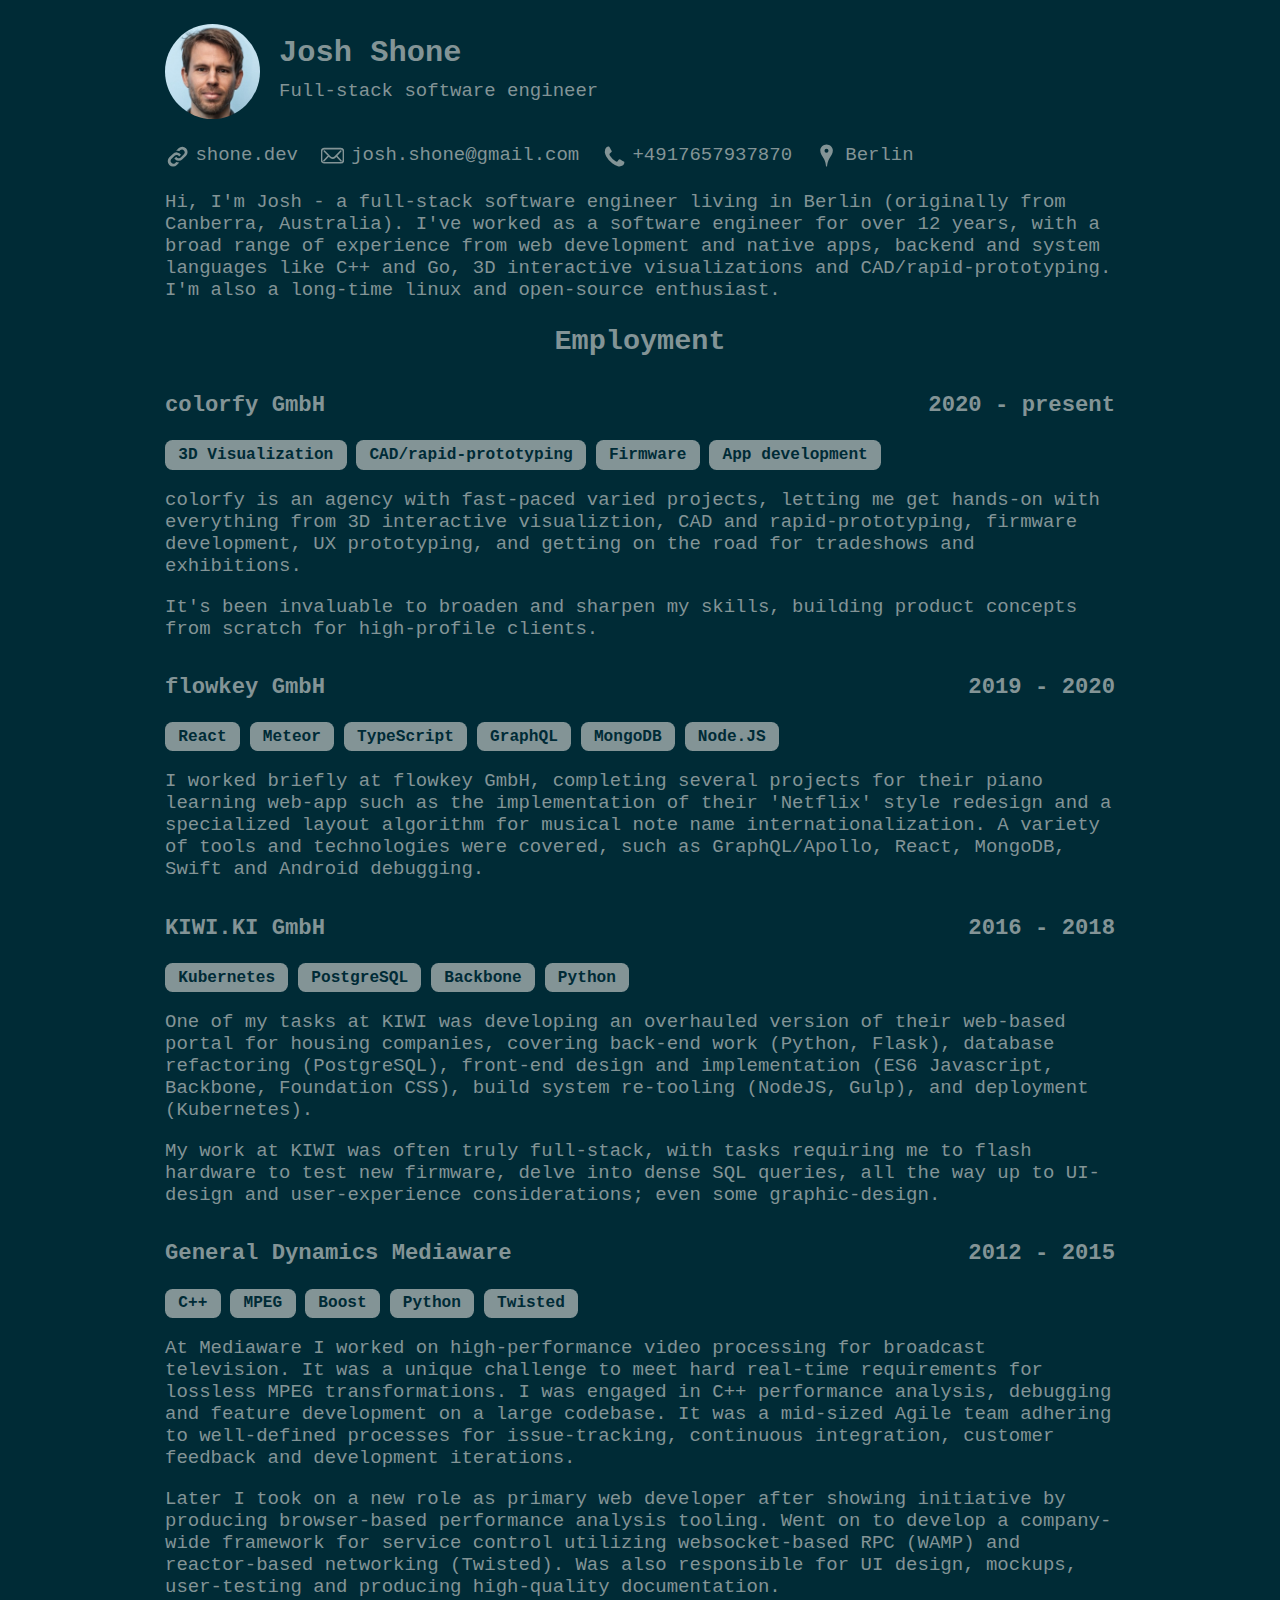
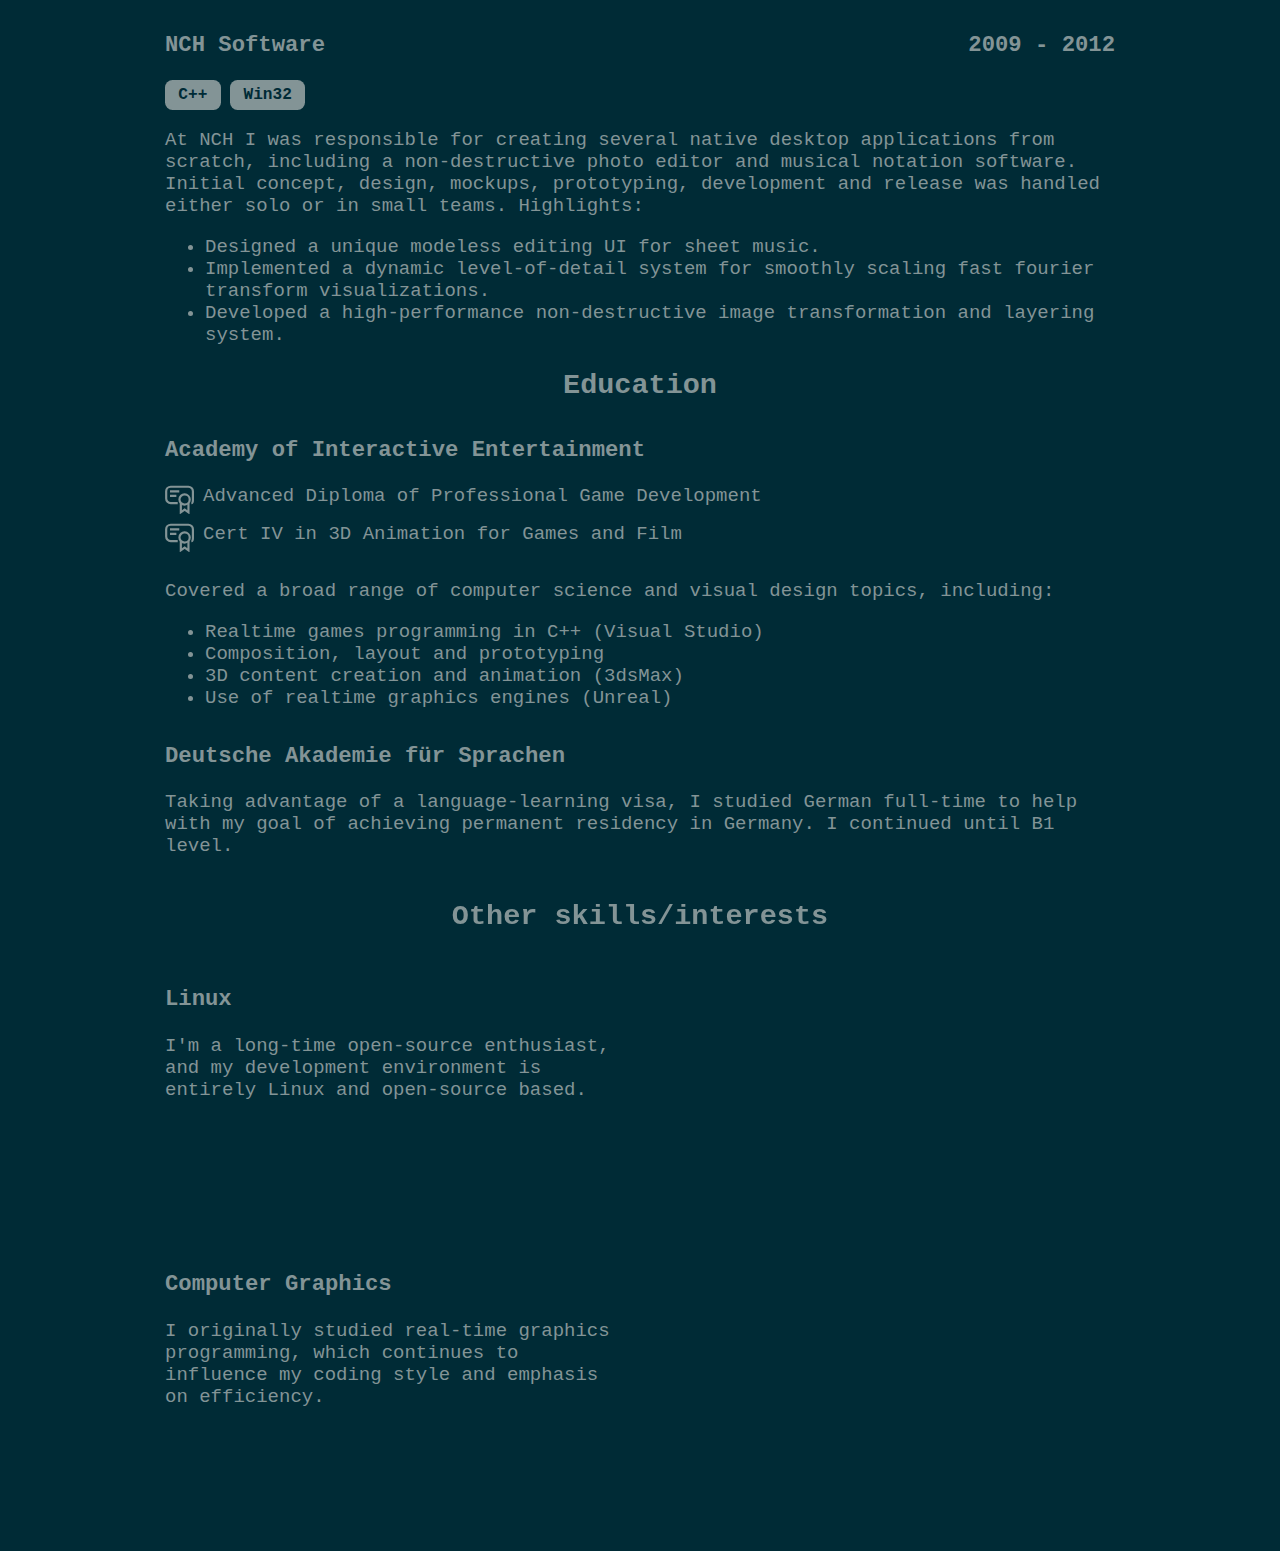
==== commit 8be0d75a: "Update CV intro and colorfy description" ====
--- a/cv/index.html
+++ b/cv/index.html
@@ -30,7 +30,7 @@
 
 		<section>
 			<p>
-				Hi, I'm Josh - a full-stack software engineer living in Berlin (originally from Canberra, Australia). I've worked as a software engineer for over 10 years, with a broad range of experience from web development and native apps, to backend and system languages like C++ and Go. I'm also a long-time linux and open-source enthusiast.
+				Hi, I'm Josh - a full-stack software engineer living in Berlin (originally from Canberra, Australia). I've worked as a software engineer for over 12 years, with a broad range of experience from web development and native apps, backend and system languages like C++ and Go, 3D interactive visualizations and CAD/rapid-prototyping. I'm also a long-time linux and open-source enthusiast.
 			</p>
 		</section>
 
@@ -40,14 +40,16 @@
 			<div>
 				<h3>colorfy GmbH <span class="time-period">2020 - present</span></h3>
 				<ul class="topics">
-					<li>Golang</li>
-					<li>React</li>
-					<li>TypeScript</li>
-					<li>NodeJS</li>
-					<li>C</li>
+					<li>3D Visualization</li>
+					<li>CAD/rapid-prototyping</li>
+					<li>Firmware</li>
+					<li>App development</li>
 				</ul>
 				<p>
-					My current position as full-stack software engineer at colorfy GmbH covers a wide-range of domains and technologies, appiled to fast-paced agency projects. This includes back-end development, cloud operations, front-end UI development and occasionally embedded software development.
+					colorfy is an agency with fast-paced varied projects, letting me get hands-on with everything from 3D interactive visualiztion, CAD and rapid-prototyping, firmware development, UX prototyping, and getting on the road for tradeshows and exhibitions.
+				</p>
+				<p>
+					It's been invaluable to broaden and sharpen my skills, building product concepts from scratch for high-profile clients.
 				</p>
 			</div>
 
